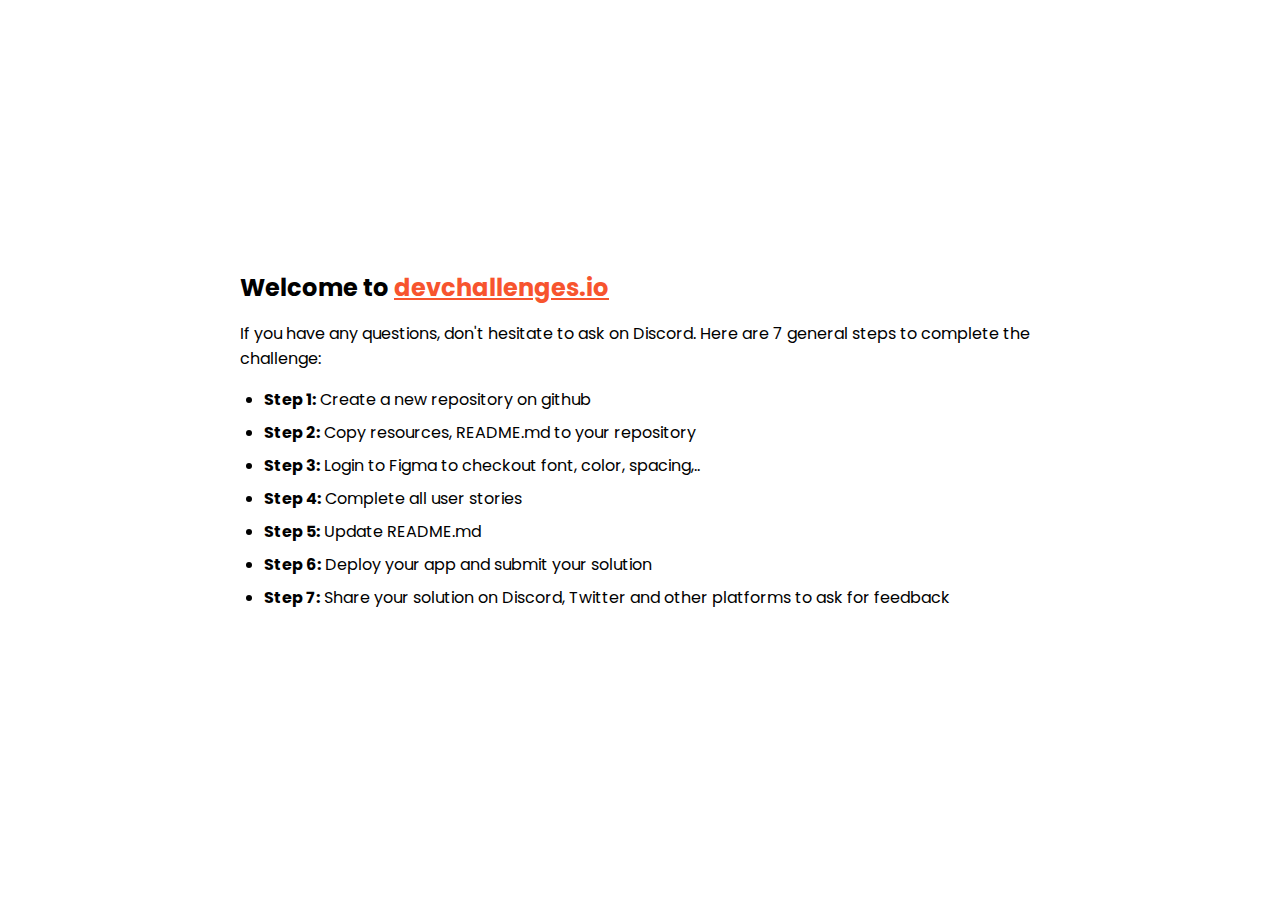
==== checkout-page/index.html @ 1f293de4 "add a new project" ====
<!DOCTYPE html>
<html lang="en">
  <head>
    <meta charset="utf-8" />
    <meta
      name="viewport"
      content="width=device-width, initial-scale=1,
  maximum-scale=5"
    />

    <link rel="icon" href="devchallenges.png" />

    <link
      rel="shortcut icon"
      type="image/x-icon"
      href="https://devchallenges.io/"
    />

    <link
      href="https://fonts.googleapis.com/css2?family=Poppins:wght@400;500&display=swap"
      rel="stylesheet"
    />

    <title>Devchallenges</title>

    <style>
      body {
        font-family: "Poppins", sans-serif;
      }

      ul {
        padding-left: 24px;
      }

      li {
        margin-bottom: 8px;
      }

      .welcome {
        max-width: 800px;
        margin: 0 auto;
      }

      .welcome-text {
        margin-top: 30vh;
        font-weight: 500;
      }

      .welcome-text p {
        font-size: 1rem;
        font-weight: 400;
      }

      .welcome-text h1 {
        font-size: 1.5rem;
      }

      .welcome-text a {
        color: #f7542e;
      }
    </style>
  </head>
  <body>
    <div class="welcome">
      <div class="welcome-text">
        <h1>
          Welcome to
          <a href="https://devchallenges.io/" target="_blank"
            >devchallenges.io</a
          >
        </h1>

        <p>
          If you have any questions, don't hesitate to ask on Discord. Here are
          7 general steps to complete the challenge:
        </p>
      </div>

      <ul>
        <li><b>Step 1:</b> Create a new repository on github</li>
        <li><b>Step 2:</b> Copy resources, README.md to your repository</li>
        <li>
          <b>Step 3:</b> Login to Figma to checkout font, color, spacing,..
        </li>
        <li><b>Step 4:</b> Complete all user stories</li>
        <li><b>Step 5:</b> Update README.md</li>
        <li><b>Step 6:</b> Deploy your app and submit your solution</li>
        <li>
          <b>Step 7:</b> Share your solution on Discord, Twitter and other
          platforms to ask for feedback
        </li>
      </ul>
    </div>
  </body>
</html>
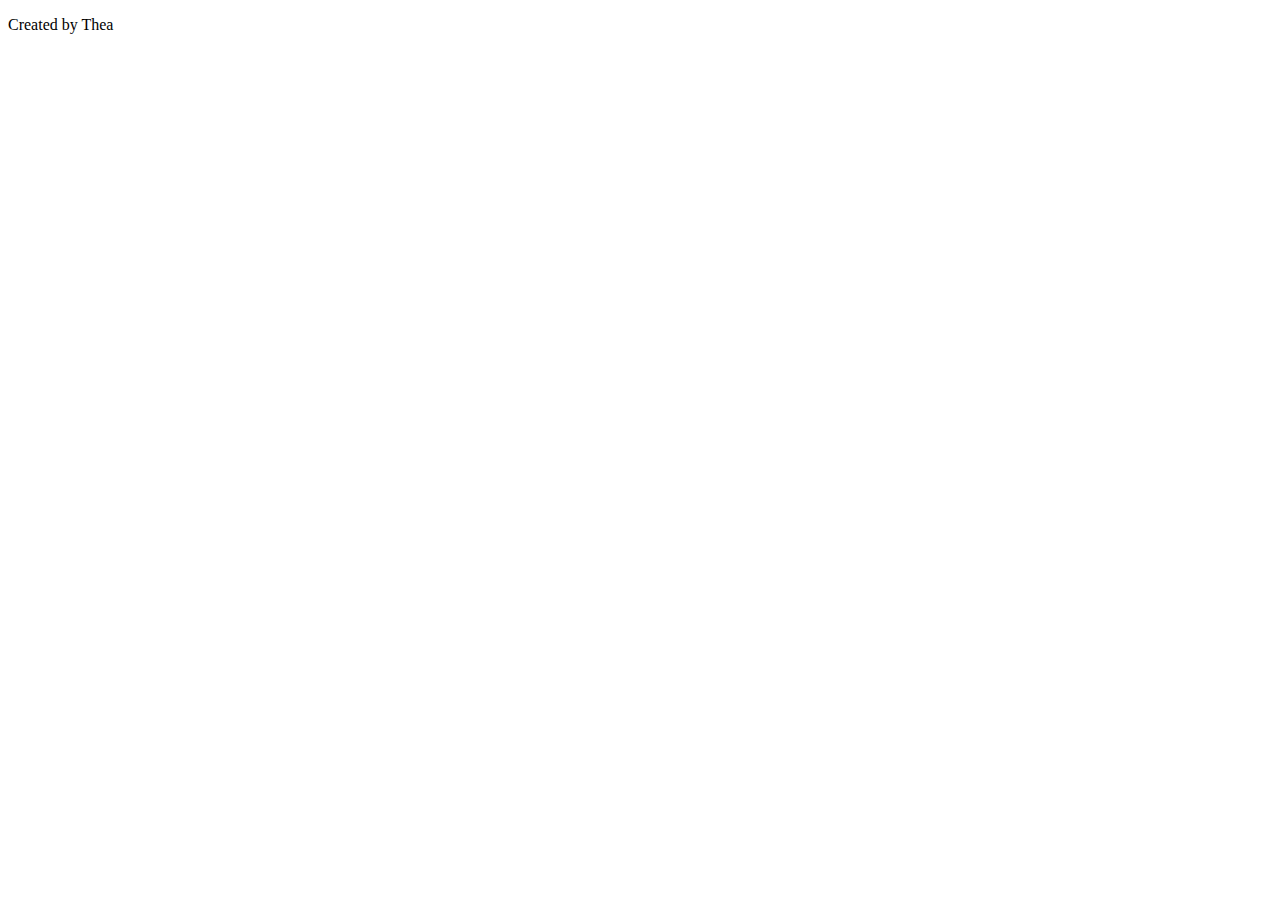
==== commit 30a9c78c: "update" ====
--- a/checkout-page/index.html
+++ b/checkout-page/index.html
@@ -2,94 +2,71 @@
 <html lang="en">
   <head>
     <meta charset="utf-8" />
-    <meta
-      name="viewport"
-      content="width=device-width, initial-scale=1,
-  maximum-scale=5"
-    />
-
+    <meta name="viewport" content="width=device-width, initial-scale=1, maximum-scale=5"/>
     <link rel="icon" href="devchallenges.png" />
-
-    <link
-      rel="shortcut icon"
-      type="image/x-icon"
-      href="https://devchallenges.io/"
-    />
-
-    <link
-      href="https://fonts.googleapis.com/css2?family=Poppins:wght@400;500&display=swap"
-      rel="stylesheet"
-    />
-
-    <title>Devchallenges</title>
-
-    <style>
-      body {
-        font-family: "Poppins", sans-serif;
-      }
-
-      ul {
-        padding-left: 24px;
-      }
-
-      li {
-        margin-bottom: 8px;
-      }
-
-      .welcome {
-        max-width: 800px;
-        margin: 0 auto;
-      }
-
-      .welcome-text {
-        margin-top: 30vh;
-        font-weight: 500;
-      }
-
-      .welcome-text p {
-        font-size: 1rem;
-        font-weight: 400;
-      }
-
-      .welcome-text h1 {
-        font-size: 1.5rem;
-      }
-
-      .welcome-text a {
-        color: #f7542e;
-      }
-    </style>
+    <link href="https://fonts.googleapis.com/css2?family=Poppins:wght@400;500&display=swap"
+      rel="stylesheet"/>
+    <title>Checkout</title>
   </head>
   <body>
-    <div class="welcome">
-      <div class="welcome-text">
-        <h1>
-          Welcome to
-          <a href="https://devchallenges.io/" target="_blank"
-            >devchallenges.io</a
-          >
-        </h1>
+    <main>
+      <div class="container">
+        <div class="checkout_form">
 
-        <p>
-          If you have any questions, don't hesitate to ask on Discord. Here are
-          7 general steps to complete the challenge:
-        </p>
+        </div>
+        <div class="checkout_item">
+
+        </div>
       </div>
-
-      <ul>
-        <li><b>Step 1:</b> Create a new repository on github</li>
-        <li><b>Step 2:</b> Copy resources, README.md to your repository</li>
-        <li>
-          <b>Step 3:</b> Login to Figma to checkout font, color, spacing,..
-        </li>
-        <li><b>Step 4:</b> Complete all user stories</li>
-        <li><b>Step 5:</b> Update README.md</li>
-        <li><b>Step 6:</b> Deploy your app and submit your solution</li>
-        <li>
-          <b>Step 7:</b> Share your solution on Discord, Twitter and other
-          platforms to ask for feedback
-        </li>
-      </ul>
+    </main>
+    <footer>
+      <div class="foote">
+        <p>Created by <span>Thea</span></p>
+      </div>
+    </footer>
+  <!--  <div class="container">
+      <div class="header">
+        <h1>Checkout</h1>
+      </div>
+      <div class="content">
+        <div class="checkout-form">
+          <form action="checkout-page.php" method="post">
+            <div class="form-group">
+              <label for="name">Name</label>
+              <input type="text" class="form-control" id="name" name="name" placeholder="Enter name" required/>
+            </div>
+            <div class="form-group">
+              <label for="email">Email</label>
+              <input type="email" class="form-control" id="email" name="email" placeholder="Enter email" required/>
+            </div>
+            <div class="form-group">
+              <label for="address">Address</label>
+              <input type="text" class="form-control" id="address" name="address" placeholder="Enter address" required/>
+            </div>
+            <div class="form-group">
+              <label for="city">City</label>
+              <input type="text" class="form-control" id="city" name="city" placeholder="Enter city" required/>
+            </div>
+            <div class="form-group">
+              <label for="state">State</label>
+              <input type="text" class="form-control" id="state" name="state" placeholder="Enter state" required/>
+            </div>
+            <div class="form-group">
+              <label for="zip">Zip</label>
+              <input type="text" class="form-control" id="zip" name="zip" placeholder="Enter zip" required/>
+            </div>
+            <div class="form-group">
+              <label for="card-number">Card Number</label>
+              <input type="text" class="form-control" id="card-number" name="card-number" placeholder="Enter card number" required/>
+            </div>
+            <div class="form-group">
+              <label for="card-expiry">Card Expiryng Date</label>
+              <input type="text" class="form-control" id="card-expiry" name="card-expiry" placeholder="Enter card expiry" required/>
+            </div>
+          </form>
+        </div> 
+      </div>     
     </div>
+  -->  
   </body>
 </html>
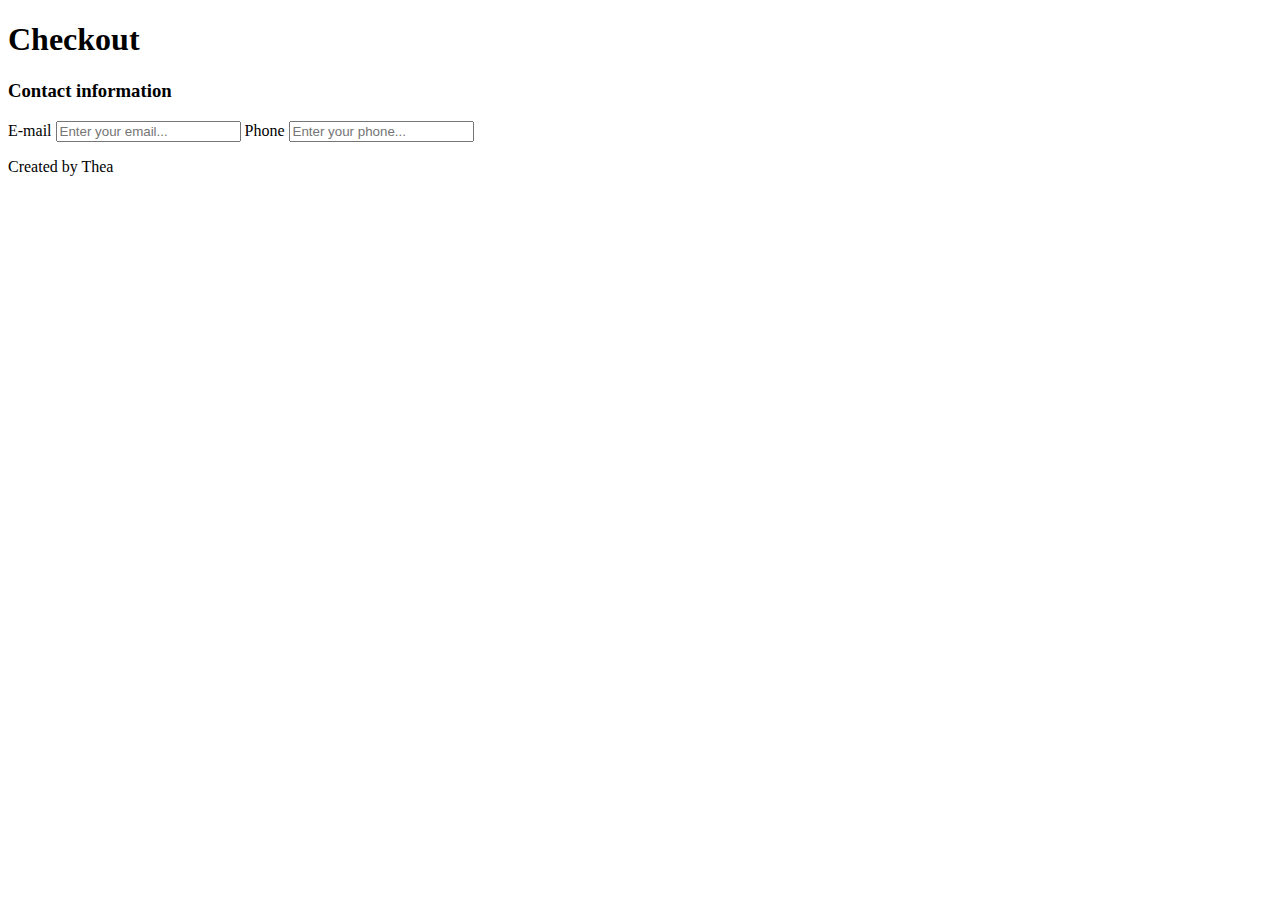
==== commit d442b4eb: "update" ====
--- a/checkout-page/index.html
+++ b/checkout-page/index.html
@@ -11,7 +11,15 @@
   <body>
     <main>
       <div class="container">
+        <h1>Checkout</h1>
         <div class="checkout_form">
+          <h3>Contact information</h3>
+          <form action="" method="post">
+            <label for="email">E-mail</label>
+            <input type="email" name="email" id="email" placeholder="Enter your email..." required>
+            <label for="phone">Phone</label>
+            <input type="text" name="phone" id="phone" placeholder="Enter your phone..." required>
+          </form>
 
         </div>
         <div class="checkout_item">
@@ -24,49 +32,6 @@
         <p>Created by <span>Thea</span></p>
       </div>
     </footer>
-  <!--  <div class="container">
-      <div class="header">
-        <h1>Checkout</h1>
-      </div>
-      <div class="content">
-        <div class="checkout-form">
-          <form action="checkout-page.php" method="post">
-            <div class="form-group">
-              <label for="name">Name</label>
-              <input type="text" class="form-control" id="name" name="name" placeholder="Enter name" required/>
-            </div>
-            <div class="form-group">
-              <label for="email">Email</label>
-              <input type="email" class="form-control" id="email" name="email" placeholder="Enter email" required/>
-            </div>
-            <div class="form-group">
-              <label for="address">Address</label>
-              <input type="text" class="form-control" id="address" name="address" placeholder="Enter address" required/>
-            </div>
-            <div class="form-group">
-              <label for="city">City</label>
-              <input type="text" class="form-control" id="city" name="city" placeholder="Enter city" required/>
-            </div>
-            <div class="form-group">
-              <label for="state">State</label>
-              <input type="text" class="form-control" id="state" name="state" placeholder="Enter state" required/>
-            </div>
-            <div class="form-group">
-              <label for="zip">Zip</label>
-              <input type="text" class="form-control" id="zip" name="zip" placeholder="Enter zip" required/>
-            </div>
-            <div class="form-group">
-              <label for="card-number">Card Number</label>
-              <input type="text" class="form-control" id="card-number" name="card-number" placeholder="Enter card number" required/>
-            </div>
-            <div class="form-group">
-              <label for="card-expiry">Card Expiryng Date</label>
-              <input type="text" class="form-control" id="card-expiry" name="card-expiry" placeholder="Enter card expiry" required/>
-            </div>
-          </form>
-        </div> 
-      </div>     
-    </div>
-  -->  
+  
   </body>
 </html>
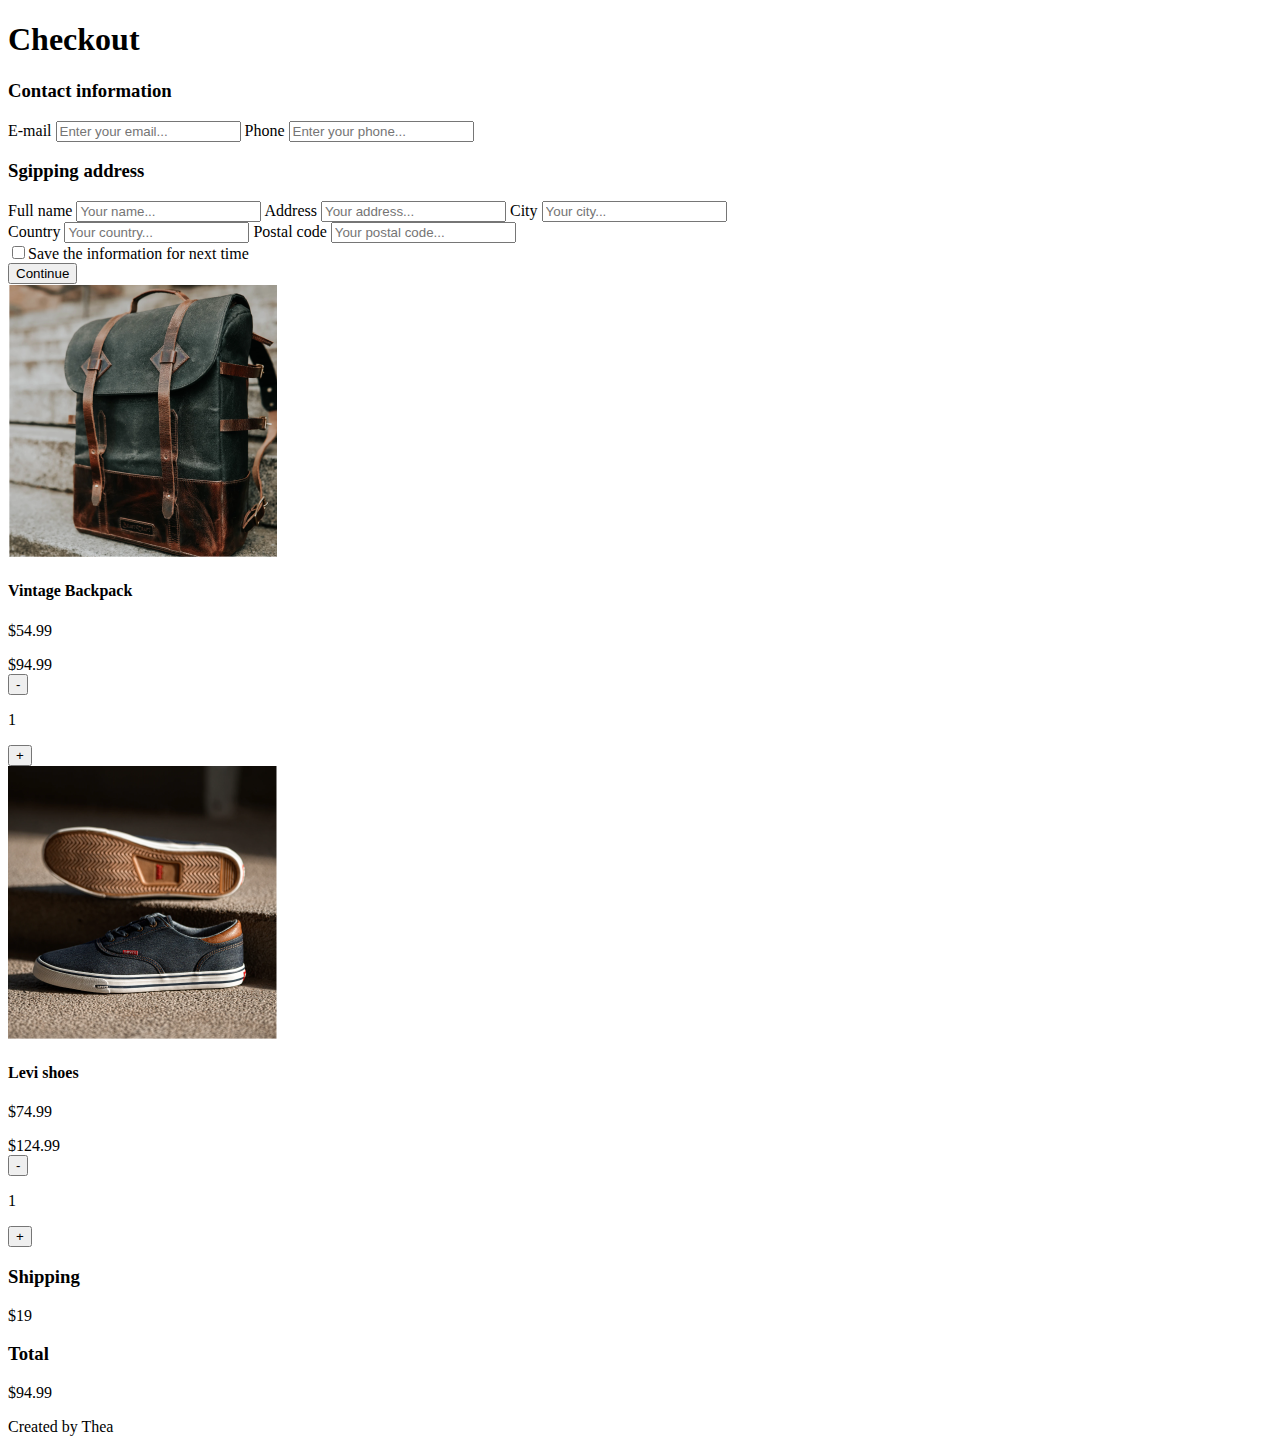
==== commit 2d7143fc: "finish html" ====
--- a/checkout-page/index.html
+++ b/checkout-page/index.html
@@ -14,17 +14,80 @@
         <h1>Checkout</h1>
         <div class="checkout_form">
           <h3>Contact information</h3>
-          <form action="" method="post">
-            <label for="email">E-mail</label>
-            <input type="email" name="email" id="email" placeholder="Enter your email..." required>
-            <label for="phone">Phone</label>
-            <input type="text" name="phone" id="phone" placeholder="Enter your phone..." required>
+          <form action="" method="post" class="form">
+            <div class="checkout_contact">
+              <label for="email">E-mail</label>
+              <input type="email" name="email" id="email" placeholder="Enter your email..." required>
+              <label for="phone">Phone</label>
+              <input type="text" name="phone" id="phone" placeholder="Enter your phone..." required>
+            </div>
+            <div class="checkout_address">
+              <h3>Sgipping address</h3>
+              <label for="text">Full name</label>
+              <input type="text" name="name" id="name" placeholder="Your name..." required>
+              <label for="address">Address</label>
+              <input type="text" name="address" id="address" placeholder="Your address..." required>
+              <label for="city">City</label>
+              <input type="text" name="city" id="city" placeholder="Your city..." required>
+              <div class="checkout__zip">
+                <label for="country">Country</label>
+                <input type="text" name="country" id="country" placeholder="Your country..." required>
+                <label for="zip">Postal code</label>
+                <input type="text" name="code" id="code" placeholder="Your postal code..." required>
+              </div>
+              <label><input type="checkbox" name="save" value="save">Save the information for next time</label>  
+            </div>  
           </form>
+          <button class="btn">Continue</button>
+        </div>
+
+
+        <div class="checkout_item">
+          <div class="chackout_items">
+            <div class="item">
+              <img src="photo1.png" alt="item" class="item_img">
+              <div class="item_info">
+                <h4>Vintage Backpack</h4>
+                <p>$54.99</p>
+                <span>$94.99</span>
+                <!--minus plus checkboxes-->
+                <div class="item_quantity">
+                  <button class="minus">-</button>
+                  <p>1</p>
+                  <button class="plus">+</button>
+                </div>
+              </div>
+            </div>
+          </div>
+
+          <div class="item">
+            <img src="photo2.png" alt="item" class="item_img">
+            <div class="item_info">
+              <h4>Levi shoes</h4>
+              <p>$74.99</p>
+              <span>$124.99</span>
+              <!--minus plus checkboxes-->
+              <div class="item_quantity">
+                <button class="minus">-</button>
+                <p>1</p>
+                <button class="plus">+</button>
+              </div>
+            </div>
+          </div>
+
+          <div class="items_total">
+            <div class="item_shipping">
+              <h3>Shipping</h3>
+              <p>$19</p>
+            </div>
+            <div class="item_total">
+              <h3>Total</h3>
+              <p>$94.99</p>
+            </div>
+          </div>
 
         </div>
-        <div class="checkout_item">
 
-        </div>
       </div>
     </main>
     <footer>
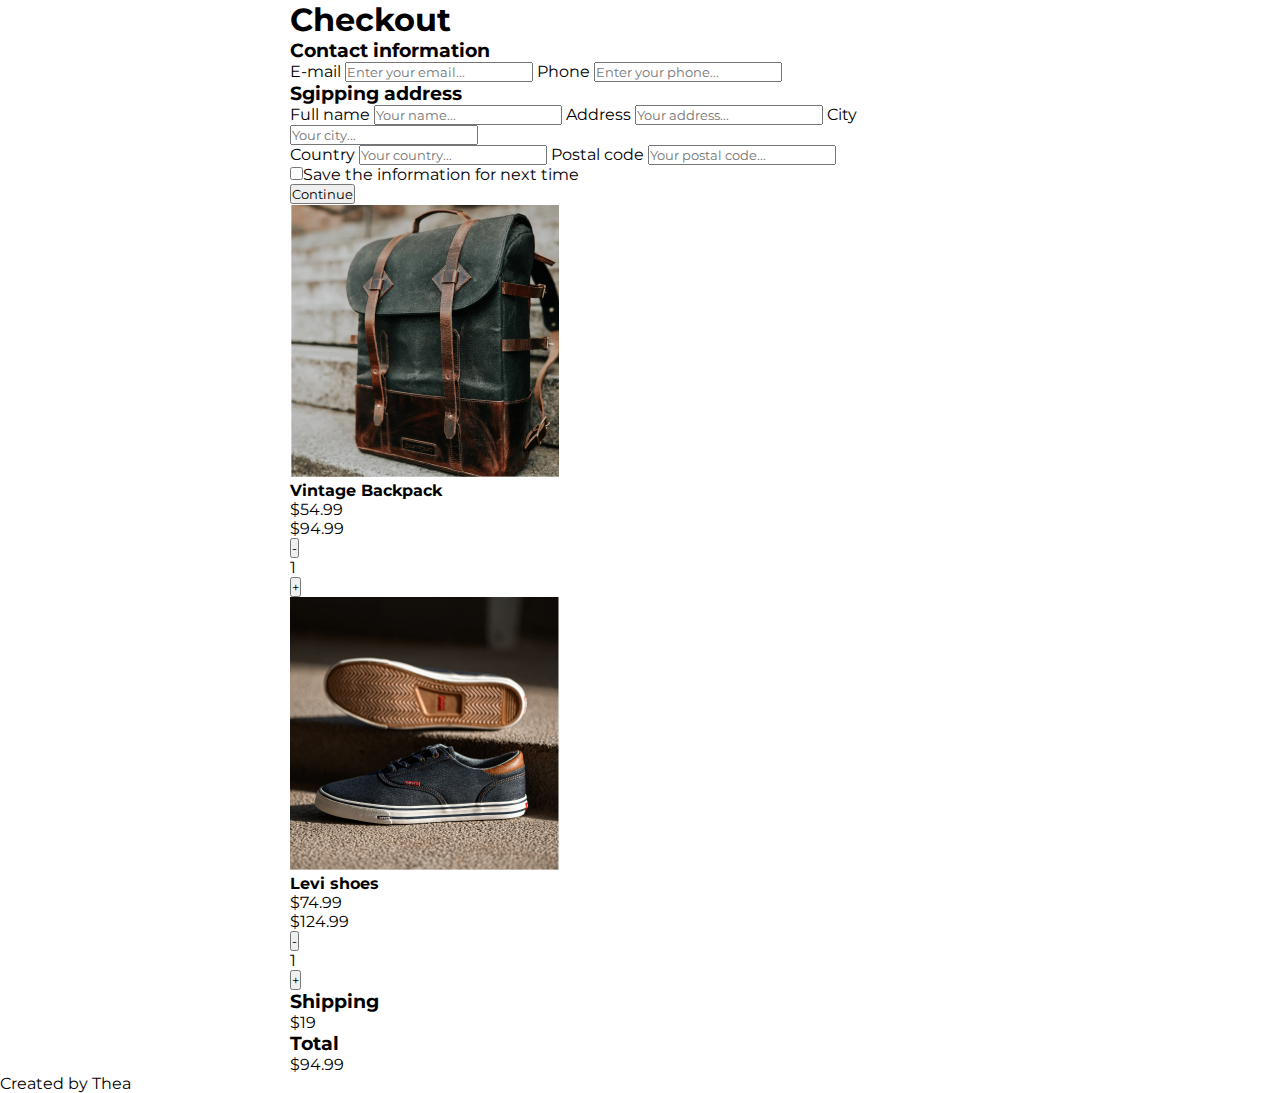
==== commit 629e7582: "update fonts" ====
--- a/checkout-page/index.html
+++ b/checkout-page/index.html
@@ -4,13 +4,11 @@
     <meta charset="utf-8" />
     <meta name="viewport" content="width=device-width, initial-scale=1, maximum-scale=5"/>
     <link rel="icon" href="devchallenges.png" />
-    <link href="https://fonts.googleapis.com/css2?family=Poppins:wght@400;500&display=swap"
-      rel="stylesheet"/>
     <title>Checkout</title>
+    <link rel="stylesheet" href="style.css" />
   </head>
   <body>
-    <main>
-      <div class="container">
+    <main class="container">
         <h1>Checkout</h1>
         <div class="checkout_form">
           <h3>Contact information</h3>
@@ -87,11 +85,9 @@
           </div>
 
         </div>
-
-      </div>
     </main>
     <footer>
-      <div class="foote">
+      <div class="footer">
         <p>Created by <span>Thea</span></p>
       </div>
     </footer>
--- a/checkout-page/style.css
+++ b/checkout-page/style.css
@@ -0,0 +1,20 @@
+@import url('https://fonts.googleapis.com/css2?family=Montserrat:wght@400;700&display=swap');
+
+*{
+    box-sizing: border-box;
+    margin: 0;
+    padding: 0;
+    font-family: 'Montserrat', sans-serif;
+}
+
+body{
+    height: auto;
+    width: 100%;
+    background-color: #fff;
+}
+
+.container{
+    width: 700px;
+    height: auto;
+    margin: 0 auto;
+}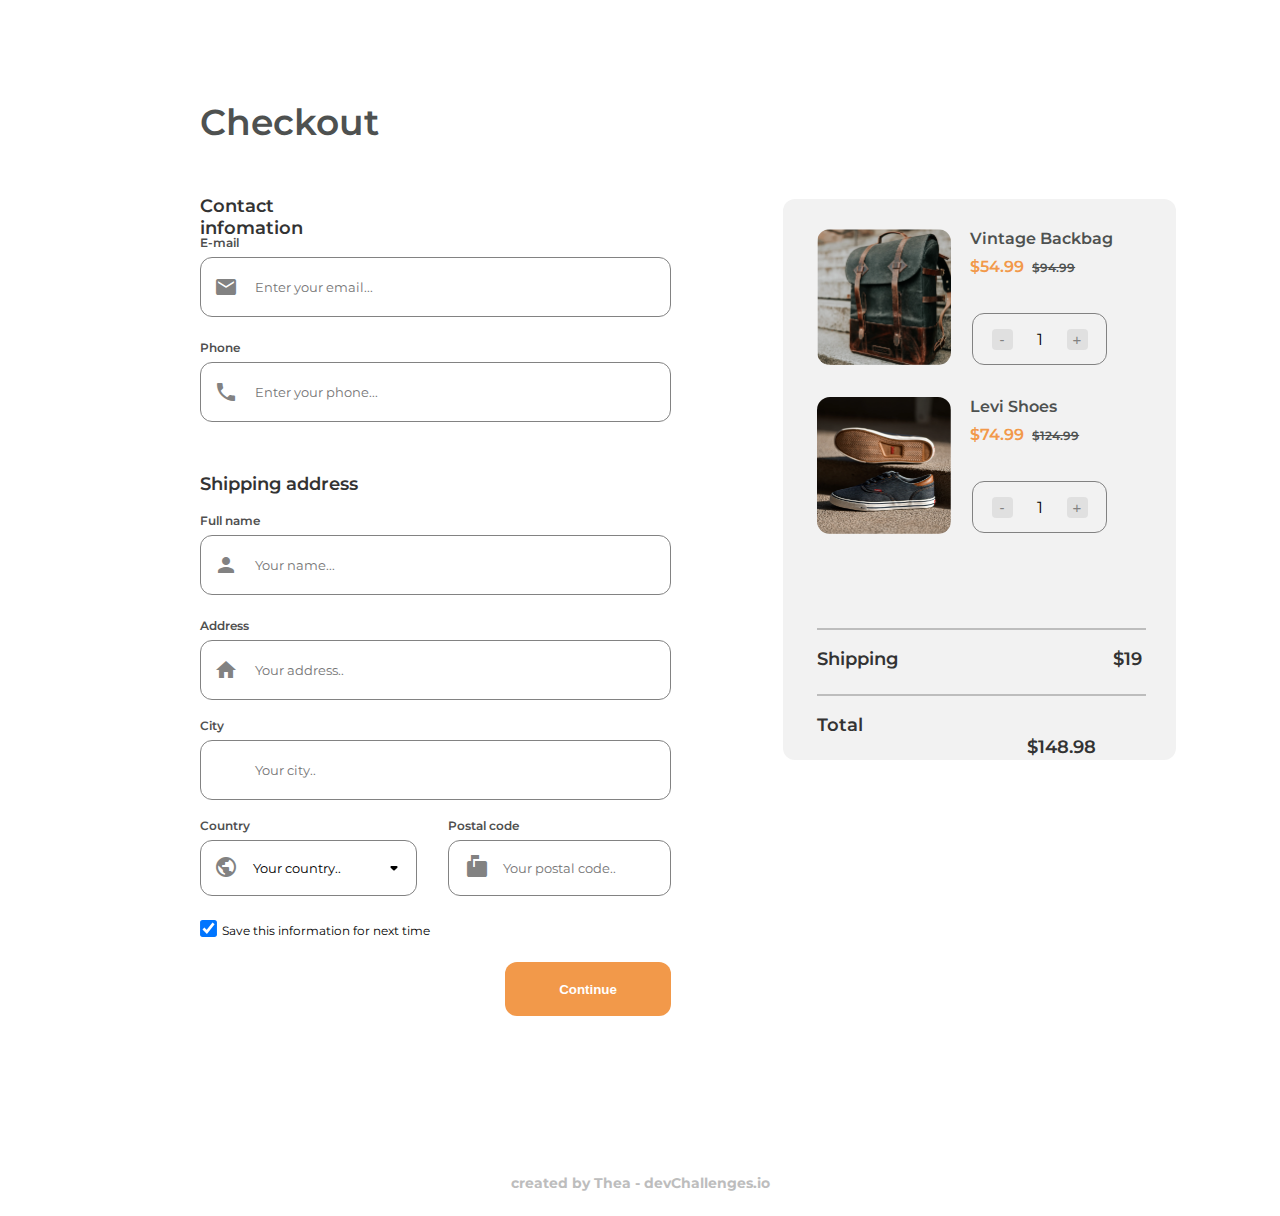
==== commit 2dac12ff: "add checkout page" ====
--- a/checkout-page/index.html
+++ b/checkout-page/index.html
@@ -1,96 +1,184 @@
 <!DOCTYPE html>
 <html lang="en">
-  <head>
-    <meta charset="utf-8" />
-    <meta name="viewport" content="width=device-width, initial-scale=1, maximum-scale=5"/>
-    <link rel="icon" href="devchallenges.png" />
-    <title>Checkout</title>
-    <link rel="stylesheet" href="style.css" />
-  </head>
-  <body>
-    <main class="container">
-        <h1>Checkout</h1>
-        <div class="checkout_form">
-          <h3>Contact information</h3>
-          <form action="" method="post" class="form">
-            <div class="checkout_contact">
-              <label for="email">E-mail</label>
-              <input type="email" name="email" id="email" placeholder="Enter your email..." required>
-              <label for="phone">Phone</label>
-              <input type="text" name="phone" id="phone" placeholder="Enter your phone..." required>
-            </div>
-            <div class="checkout_address">
-              <h3>Sgipping address</h3>
-              <label for="text">Full name</label>
-              <input type="text" name="name" id="name" placeholder="Your name..." required>
-              <label for="address">Address</label>
-              <input type="text" name="address" id="address" placeholder="Your address..." required>
-              <label for="city">City</label>
-              <input type="text" name="city" id="city" placeholder="Your city..." required>
-              <div class="checkout__zip">
-                <label for="country">Country</label>
-                <input type="text" name="country" id="country" placeholder="Your country..." required>
-                <label for="zip">Postal code</label>
-                <input type="text" name="code" id="code" placeholder="Your postal code..." required>
-              </div>
-              <label><input type="checkbox" name="save" value="save">Save the information for next time</label>  
-            </div>  
-          </form>
-          <button class="btn">Continue</button>
+
+<head>
+  <meta charset="UTF-8">
+  <meta http-equiv="X-UA-Compatible" content="IE=edge">
+  <meta name="viewport" content="width=device-width, initial-scale=1.0">
+  <link rel="stylesheet" href="stylesheet.css">
+  <meta name="theme-color" content="#F0BC5E" />
+  <meta http-equiv='cache-control' content='no-cache'>
+  <meta http-equiv='expires' content='0'>
+  <meta http-equiv='pragma' content='no-cache'>
+  <link rel="preconnect" href="https://fonts.gstatic.com">
+  <link href="https://fonts.googleapis.com/css2?family=Montserrat&display=swap" rel="stylesheet">
+  <link href="https://fonts.googleapis.com/icon?family=Material+Icons" rel="stylesheet">
+  <link rel="shortcut icon" href="assets/favicon.png" />
+  <link rel="stylesheet" href="style.css">
+  <title>Checkout Page</title>
+</head>
+
+<body>
+
+  <div id="header">
+    <span id="body-title">Checkout</span>
+  </div>
+
+  <div id="main">
+    <div id="rows">
+      <div class="cols" id="col1">
+
+        <form id="form-name" onsubmit="JavaScript:alertZero()">
+          <div id="contact" class="heads">
+            <span>Contact infomation</span>
+          </div>
+
+          <div id="email-label">
+            <label for="email" class="label-heads">E-mail</label>
+            <br>
+            <i class="material-icons mail">
+              mail
+            </i>
+            <input type="email" id="email" name="Email: " placeholder="Enter your email..." class="contain" required>
+          </div>
+
+          <div id="call-label">
+            <label for="tel" class="label-heads">Phone</label>
+            <br>
+            <i class="material-icons call">
+              call
+            </i>
+            <input type="tel" id="tel" name="Phone: " pattern="[+][0-9]{2}[0-9]{10}" placeholder="Enter your phone..."
+              class="contain" required>
+          </div>
+
+          <div id="address" class="heads">
+            <span>Shipping address</span>
+          </div>
+
+          <div id="name-label">
+            <label for="name" class="label-heads">Full name</label>
+            <br>
+            <i class="material-icons person">
+              person
+            </i>
+            <input type="name" id="name" placeholder="Your name..." class="contain" name="Name: " required>
+          </div>
+
+          <div id="add-label">
+            <label for="add" class="label-heads">Address</label>
+            <br>
+            <i class="material-icons home">
+              home
+            </i>
+            <input type="text" id="add" placeholder="Your address.." class="contain" name="Address: " required>
+          </div>
+
+          <div id="city-label">
+            <label for="city" class="label-heads">City</label>
+            <br>
+            <i class="material-icons apartment">
+              apartment
+            </i>
+            <input type="text" id="city" placeholder="Your city.." class="contain" name="City: " required>
+          </div>
+
+          <div id="country-label">
+            <label for="country" class="label-heads">Country</label>
+            <br>
+            <i class="material-icons public">
+              public
+            </i>
+            <select id="dropdown" class="contain" placeholder="Your country.." required name="Country: ">
+              <option disabled selected value>Your country..</option>
+              <option value="india">India</option>
+              <option value="usa">United States of America</option>
+              <option value="australia">Australia</option>
+            </select>
+          </div>
+
+          <div id="zip-label">
+            <label for="zip-input" class="label-heads">Postal code</label>
+            <br>
+            <i class="material-icons markunread_mailbox">
+              markunread_mailbox
+            </i>
+            <input type="text" pattern="[0-9]*" maxlength="6" required name="PIN Code: "
+              placeholder="Your postal code.." id="zip-input" class="contain">
+          </div>
+
+          <div id="check-label">
+            <label>
+              <input name="preferance" value="save" type="checkbox" class="input-check i" checked />
+              <span id="save-text">
+                Save this information for next time
+              </span>
+            </label>
+          </div>
+
+          <div id="submit-label">
+            <input name="preferance" value="Continue" type="submit" id="subbtn" />
+          </div>
+        </form>
+      </div>
+
+      <div class="cols" id="col2">
+
+        <div class="item-row" id="itm-row1">
+          <img class="pic" alt="img-1" src="assets/photo1.png">
+          <h4 class="item1 item-label">Vintage Backbag</h4>
+          <p class="item1">
+            <span class="spl">$54.99</span>&nbsp;&nbsp;<strike>$94.99</strike>
+          </p>
+          <p class="qty">
+            <input name="preferance" value="-" type="submit" class="btn-no minus" />
+            <span class="qty-no" id="qty1">1</span>
+            <input name="preferance" value="+" type="submit" class="btn-no plus" />
+          </p>
         </div>
 
+        <div class="item-row" id="itm-row2">
+          <img class="pic" alt="img-2" src="assets/photo2.png">
+          <h4 class="item2 item-label">Levi Shoes</h4>
+          <p class="item2">
+            <span class="spl">$74.99</span>&nbsp;&nbsp;<strike>$124.99</strike>
+          </p>
+          <p class="qty">
+            <input name="preferance" value="-" type="submit" class="btn-no minus" />
+            <span class="qty-no" id="qty2">1</span>
+            <input name="preferance" value="+" type="submit" class="btn-no plus" />            
+          </p>
+        </div>
 
-        <div class="checkout_item">
-          <div class="chackout_items">
-            <div class="item">
-              <img src="photo1.png" alt="item" class="item_img">
-              <div class="item_info">
-                <h4>Vintage Backpack</h4>
-                <p>$54.99</p>
-                <span>$94.99</span>
-                <!--minus plus checkboxes-->
-                <div class="item_quantity">
-                  <button class="minus">-</button>
-                  <p>1</p>
-                  <button class="plus">+</button>
-                </div>
-              </div>
-            </div>
-          </div>
+        <hr class="details horizontal" id="hr1">
 
-          <div class="item">
-            <img src="photo2.png" alt="item" class="item_img">
-            <div class="item_info">
-              <h4>Levi shoes</h4>
-              <p>$74.99</p>
-              <span>$124.99</span>
-              <!--minus plus checkboxes-->
-              <div class="item_quantity">
-                <button class="minus">-</button>
-                <p>1</p>
-                <button class="plus">+</button>
-              </div>
-            </div>
-          </div>
+        <div class="details">
+          <p class="detail-title">Shipping
+            <span class="total-price" id="sp">$19</span>
+          </p>
+        </div>
 
-          <div class="items_total">
-            <div class="item_shipping">
-              <h3>Shipping</h3>
-              <p>$19</p>
-            </div>
-            <div class="item_total">
-              <h3>Total</h3>
-              <p>$94.99</p>
-            </div>
-          </div>
+        <hr class="details horizontal" id="hr2">
 
+        <div class="details">
+          <p class="detail-title">
+            Total
+            <span class="total-price" id="tp">$148.98</span>
+          </p>
         </div>
-    </main>
-    <footer>
-      <div class="footer">
-        <p>Created by <span>Thea</span></p>
       </div>
-    </footer>
-  
-  </body>
+
+    </div>
+
+  </div>
+
+  <div id="footer">
+    created by <a href="#" target="_blank">Thea</a>
+    -
+    devChallenges.io
+  </div>
+
+  <script src="main.js" type="text/javascript"></script>
+
+</body>
 </html>
--- a/checkout-page/style.css
+++ b/checkout-page/style.css
@@ -1,20 +1,959 @@
-@import url('https://fonts.googleapis.com/css2?family=Montserrat:wght@400;700&display=swap');
-
-*{
-    box-sizing: border-box;
-    margin: 0;
-    padding: 0;
-    font-family: 'Montserrat', sans-serif;
-}
-
-body{
-    height: auto;
-    width: 100%;
-    background-color: #fff;
-}
-
-.container{
-    width: 700px;
-    height: auto;
-    margin: 0 auto;
+body {
+	font-family: "Montserrat", sans-serif;
+	margin: 0;
+	position: relative;
+	display: flexbox;
+	font-style: normal;
+}
+
+#header {
+	width: 180px;
+	font-weight: 600;
+	margin: 100px 0 0 200px;
+	height: 44px;
+	font-size: 36px;
+	line-height: 44px;
+	color: #4e5150;
+}
+
+#rows {
+	display: flex;
+}
+
+.cols {
+	flex: 50%;
+	margin-left: 200px;
+}
+
+.heads {
+	width: 180px;
+	font-weight: 600;
+	height: 22px;
+	font-size: 18px;
+	line-height: 22px;
+	margin: 51px 0 0 0;
+	color: #333333;
+}
+
+.label-heads {
+	width: 40px;
+	height: 15px;
+	font-weight: 600;
+	font-size: 12px;
+	line-height: 15px;
+	color: #4f4f4f;
+}
+
+#email-label,
+#name-label,
+#city-label,
+#country-label {
+	margin-top : 15px;
+}
+
+#call-label,
+#add-label {
+	margin-top: 20px;
+}
+
+#zip-label {
+	margin: -81px 0 0 248px;
+}
+
+#check-label {
+	margin: 23px 0 0 -8px;
+}
+
+#submit-label {
+	margin: 23px 0 159px 305px;
+}
+
+#subbtn {
+	width: 166px;
+	height: 54px;
+	background-color: #f2994a;
+	font-weight: 600;
+	border-radius: 12px;
+	border-style: none;
+	color: #ffffff;
+	cursor: pointer;
+}
+
+#subbtn:hover {
+	background-color: rgb(107, 240, 102);
+	color: black;
+	font-weight: 600;
+}
+
+.material-icons {
+	position: absolute;
+	left: 214px;
+	color: #828282;
+}
+
+.mail {
+	top: 175px;
+}
+
+.call {
+	top: 280px;
+}
+
+.person {
+	top: 453px;
+}
+
+.home {
+	top: 558px;
+}
+
+.apartment {
+	top: 658px;
+}
+
+.public {
+	top: 755px;
+}
+
+.markunread_mailbox {
+	top: 755px;
+	left: 465px;
+}
+
+.contain {
+	font-family: "Montserrat", sans-serif;
+	margin-top: 6px;
+	border: 1px solid #828282;
+	border-radius: 12px;
+	width: 465px;
+	height: 56px;
+	text-indent: 52px;
+}
+
+#zip-input {
+	width: 217px;
+	height: 52px;
+}
+
+#dropdown {
+	width: 217px;
+	height: 56px;
+	-webkit-appearance: none;
+	-moz-appearance: none;
+	appearance: none;
+	background: url("assets/arrow_drop_down_black_24dp.svg") white no-repeat 98.5% !important;
+	background: url("assets/arrow_drop_down_black_24dp.svg") white no-repeat
+		calc(100% - 10px) !important;
+}
+
+input[type ="checkbox"] {
+	transform: scale(1.3);
+	margin-left: 10px;
+}
+
+#save-text {
+  	vertical-align: baseline;
+	font-size: 12px;
+	line-height: 15px;
+}
+
+#col2 {
+	height: 491px;
+	margin: 55px 200px 0 112px;
+	background-color: #f2f2f2;
+	border-radius: 12px;
+	padding: 30px 0px 40px 34px;
+}
+
+.item-row {
+	text-align: left;
+	line-height: 2;
+	clear: left;
+}
+
+.pic {
+	border-radius: 13px;
+	width: 134.21px;
+	height: 136.27px;
+	float: left;
+	margin-right: 19px;
+	margin-bottom: 32px;
+}
+
+.item1,
+.item2 {
+	margin: 0;
+	text-align: left;
+}
+
+.item-label {
+	height: 22.21px;
+	font-weight: 600;
+	font-size: 16px;
+	line-height: 20px;
+	color: #4e5150;
+	margin: 0;
+}
+
+.spl {
+	width: 82.77px;
+	height: 29.27px;
+	font-weight: 600;
+	font-size: 16px;
+	line-height: 20px;
+	color: #f2994a;
+}
+
+strike {
+	width: 49.46px;
+	height: 17.16px;
+	font-weight: 600;
+	font-size: 12px;
+	line-height: 15px;
+	color: #4e5150;
+}
+
+.qty {
+	margin: 30px 63px 0 155px;
+	padding: 10px 10px 14px;
+	border: 1px solid #828282;
+	box-sizing: border-box;
+	border-radius: 12px;
+	width: 135px;
+	height: 52px;
+	text-align: center;
+}
+
+.qty-no {
+	margin: 0 20px 0;
+}
+
+.btn-no {
+	border-style: none;
+	background: #e0e0e0;
+	border-radius: 4px;
+	width: 21px;
+	height: 21px;
+	color: #828282;
+	font-size: 15px;
+	cursor: pointer;
+}
+
+#hr1 {
+	margin-top: 95px;
+}
+
+.horizontal {
+	width: 327.06px;
+	height: 0;
+	border: 1px solid #bdbdbd;
+}
+
+.details {
+	clear: left;
+	margin-right: 30px;
+}
+
+.detail-title {
+	height: 28px;
+	font-weight: 600;
+	font-size: 18px;
+	line-height: 22px;
+	color: #333333;
+}
+
+#sp, #tp {
+  text-align: right;
+  margin-left: 210px;
+}
+
+#footer {
+	font-family: Montserrat, sans-serif;
+	font-weight: bold;
+	font-size: 14px;
+	line-height: 17px;
+	vertical-align: top;
+	text-align: center;
+	align-items: center;
+	margin-bottom: 24px;
+	color: #bdbdbd;
+}
+
+a {
+	text-decoration: none;
+	color: #bdbdbd;
+}
+
+a:hover {
+	color: #18a0fb;
+}
+
+@media only screen and (max-width: 1250px) {
+	body {
+		transform: scale(1);
+	}
+	
+	#col1, #header {
+		margin-left: 100px;
+	}
+	
+	.material-icons {
+		left: 120px;
+	}
+	
+	.markunread_mailbox {
+		left: 365px;
+	}
+}
+
+@media only screen and (max-width: 1200px) {
+	body {
+		transform: scale(0.95);
+	}
+	
+	#col1, #header {
+		margin-left: 50px;
+	}
+	
+	#header {
+		margin-top: 50px;
+	}
+	
+	.material-icons {
+		left: 65px;
+	}
+	
+	.markunread_mailbox {
+		left: 315px;
+	}
+}
+
+@media only screen and (max-width: 1100px) {
+	body {
+		transform: scale(0.9);
+	}
+	
+	#col1, #header {
+		margin-left: 10px;
+	}
+	
+	#header {
+		margin-top: 10px;
+	}
+	
+	.material-icons {
+		left: 25px;
+	}
+	
+	.markunread_mailbox {
+		left: 275px;
+	}
+}
+
+@media only screen and (max-width: 1000px) {
+	body {
+		transform: scale(0.85);
+	}
+	
+	#col1, #header {
+		margin-left: -40px;
+	}
+	
+	#header {
+		margin-top: 10px;
+	}
+	
+	.material-icons {
+		left: -25px;
+	}
+	
+	.markunread_mailbox {
+		left: 225px;
+	}
+	
+	#col2 {
+		text-align: center;
+		margin-right:30px;
+	}
+	
+	.horizontal {
+		width: 325px;
+		margin-right: 20;
+	}
+	
+	#footer {
+		margin-bottom: -50px;
+	}
+}
+
+@media only screen and (max-width: 900px) {
+	body {
+		transform: scale(0.75);
+	}
+	
+	#col1, #header {
+		margin-left: -75px;
+	}
+
+	.material-icons {
+		left: -60px;
+	}
+	
+	.markunread_mailbox {
+		left: 190px;
+	}
+	
+	#col2 {
+		margin-right: 10px;
+	}
+	
+	#header {
+		margin-top: -50px;
+	}
+	
+	#footer {
+		margin-bottom: -100px;
+	}
+}
+
+@media only screen and (max-width: 820px) {
+	body {
+		transform: scale(1);
+	}
+	
+	#rows {
+		display: flex;
+		flex-wrap: wrap-reverse;
+	}
+	
+	.cols {
+		flex: 100%;
+		align-items: center;
+	}
+	
+	#col1, #header {
+		margin-left: 75px;
+	}
+	
+	#header {
+		margin-top: 50px;
+	}
+	
+	.contain {
+		width: 565px;
+	}
+	
+	.material-icons {
+		left: 90px;
+	}
+	
+	#col2 {
+		text-align: center;
+		margin: 50px 80px 0;
+	}
+	
+	.mail {
+		top: 790px;
+	}
+
+	.call {
+		top: 895px;
+	}
+
+	.person {
+		top: 1070px;
+	}
+
+	.home {
+		top: 1175px;
+	}
+
+	.apartment {
+		top: 1272px;
+	}
+
+	.public {
+		top: 1372px;
+	}
+
+	.markunread_mailbox {
+		top: 1372px;
+		left: 380px;
+	}
+	
+	#dropdown {
+		width: 275px;
+	}
+	
+	#zip-input {
+		width: 275px;
+	}
+	
+	#zip-label {
+		margin: -81px 0 0 290px;
+	}
+	
+	#submit-label {
+	  margin: 23px 0 95px 400px;
+	}
+	
+	.horizontal {
+		width: 91%;
+		margin: 0;
+	}
+	
+	#footer {
+		margin-bottom: 20px;
+	}
+}
+
+@media only screen and (max-width: 700px) {
+	#rows {
+		display: flex;
+		flex-wrap: wrap-reverse;
+	}
+	
+	.cols {
+		flex: 100%;
+	}
+	
+	#col1, #header {
+		margin-left: 12px;
+	}
+	
+	.material-icons {
+		left: 30px;
+	}
+	
+	.mail {
+		top: 800px;
+	}
+
+	.call {
+		top: 905px;
+	}
+
+	.person {
+		top: 1080px;
+	}
+
+	.home {
+		top: 1185px;
+	}
+
+	.apartment {
+		top: 1282px;
+	}
+
+	.public {
+		top: 1382px;
+	}
+
+	.markunread_mailbox {
+		top: 1382px;
+		left: 320px;
+	}
+	
+	#col2 {
+		text-align: center;
+		margin: 55px 60px 0 50px;
+		padding: 40px;
+	}
+	
+	.horizontal {
+		width: 91%;
+		margin: 0;
+	}
+	
+	.pic {
+		margin-right: 50px;
+	}
+	
+	.qty {
+		margin: 30px 0 0 185px;
+	}
+
+}
+
+@media only screen and (max-width: 600px) {
+	#rows {
+		display: flex;
+		flex-wrap: wrap-reverse;
+	}
+	
+	.cols {
+		flex: 100%;
+	}
+	
+	#header {
+		margin-top: 32px;
+	}
+	
+	#col1, #header {
+		margin-left: 25px;
+	}
+	
+	.contain {
+		width: 500px;
+	}
+	
+	.material-icons {
+		left: 40px;
+	}
+	
+	.mail {
+		top: 800px;
+	}
+
+	.call {
+		top: 905px;
+	}
+
+	.person {
+		top: 1080px;
+	}
+
+	.home {
+		top: 1185px;
+	}
+
+	.apartment {
+		top: 1282px;
+	}
+
+	.public {
+		top: 1382px;
+	}
+
+	.markunread_mailbox {
+		top: 1382px;
+		left: 330px;
+	}
+	
+	#dropdown {
+		width: 223px;
+	}
+	
+	#zip-input {
+		width: 213px;
+	}
+	
+	#zip-label {
+		margin: -81px 0 0 287px;
+	}
+	
+	#submit-label {
+	  margin: 23px 0 95px 340px;
+	}
+	
+	#col2 {
+		text-align: center;
+		margin: 55px 50px 0;
+		padding: 40px 35px;
+	}
+	
+	.horizontal {
+		width: 91%;
+		margin: 0;
+	}
+}
+
+@media only screen and (max-width: 550px) {
+	#rows {
+		display: flex;
+		flex-wrap: wrap-reverse;
+	}
+	
+	.cols {
+		flex: 100%;
+	}
+	
+	#header {
+		margin-top: 32px;
+	}
+	
+	#col1, #header {
+		margin-left: 20px;
+	}
+	
+	.contain {
+		width: 450px;
+	}
+	
+	.material-icons {
+		left: 35px;
+	}
+	
+	.mail {
+		top: 790px;
+	}
+
+	.call {
+		top: 895px;
+	}
+
+	.person {
+		top: 1070px;
+	}
+
+	.home {
+		top: 1175px;
+	}
+
+	.apartment {
+		top: 1275px;
+	}
+
+	.public {
+		top: 1370px;
+	}
+
+	.markunread_mailbox {
+		top: 1370px;
+		left: 280px;
+	}
+	
+	#dropdown {
+		width: 210px;
+	}
+	
+	#zip-input {
+		width: 210px;
+	}
+	
+	#zip-label {
+		margin: -81px 0 0 242px;
+	}
+	
+	#submit-label {
+	  margin: 23px 0 95px 290px;
+	}
+	
+	#col2 {
+		text-align: center;
+		margin: 55px 20px 0;
+		padding: 30px 0px 40px 30px;
+	}
+	
+	.horizontal {
+		width: 91%;
+		margin: 0;
+	}
+}
+
+@media only screen and (max-width: 510px) {
+	#rows {
+		display: flex;
+		flex-wrap: wrap-reverse;
+	}
+	
+	.cols {
+		flex: 100%;
+	}
+	
+	#header {
+		margin-top: 32px;
+	}
+	
+	#col1, #header {
+		margin-left: 30px;
+	}
+	
+	#col2 {
+		transform: scale(0.9);
+		margin: 0;
+		padding: 40px 0px;
+		text-align: center;
+	}
+	
+	.horizontal {
+		width: 85%;
+		margin: 0 30px;
+	}
+	
+	.material-icons {
+		left: 40px;
+	}
+	
+	.mail {
+		top: 734px;
+	}
+
+	.call {
+		top: 824px;
+	}
+
+	.person {
+		top: 975px;
+	}
+
+	.home {
+		top: 1065px;
+	}
+
+	.apartment {
+		top: 1150px;
+	}
+
+	.public {
+		top: 1235px;
+	}
+
+	.markunread_mailbox {
+		top: 1235px;
+		left: 232.5px;
+	}
+	
+	.item-row {
+		margin-left: 40px;
+	}
+	
+	.heads {
+		width: 179.85px;
+		height: 16.52px;
+		font-size: 14px;
+		line-height: 17px;
+	}
+	
+	.label-heads {
+		width: 136.83px;
+		height: 11.27px;
+		font-size: 10px;
+		line-height: 12px;
+	}
+	
+	.contain {
+		width: 375px;
+		height: 41px;
+		text-indent: 39px;
+	}
+	
+	#dropdown {
+		width: 183px;
+		height: 41px;
+	}
+	
+	#zip-input {
+		width: 183px;
+		height: 37px;
+	}
+	
+	#zip-label {
+		margin: -66px 0 0 192px;
+	}
+	
+	#submit-label {
+	  margin: 23px 0 95px 215px;
+	}
+}
+
+@media only screen and (max-width: 440px) {	
+	#header {
+		width: 120px;
+		height: 29px;
+		font-size: 24px;
+		line-height: 29px;
+	}
+	
+	#col1, #header {
+		margin-left: 15px;
+	}
+	
+	.material-icons {
+		left: 25px;
+	}
+	
+	.mail {
+		top: 709px;
+	}
+
+	.call {
+		top: 799px;
+	}
+
+	.person {
+		top: 955px;
+	}
+
+	.home {
+		top: 1045px;
+	}
+
+	.apartment {
+		top: 1130px;
+	}
+
+	.public {
+		top: 1213px;
+	}
+
+	.markunread_mailbox {
+		top: 1213px;
+		left: 202.5px;
+	}
+	
+	#col2 {
+		margin: 0 0 0 -7px;
+		transform: scale(0.9);
+		padding: 30px 0px 40px;
+	}
+	
+	.item-row {
+		margin-left: 34px;
+	}
+	
+	.horizontal {
+		width: 85%;
+	}
+
+	.detail-title {
+		margin-left: 30px;
+	}
+	
+	#col1 {
+		margin-top: 0;
+	}
+	
+	.contain {
+		width: 340px;
+		height: 41px;
+		text-indent: 39px;
+	}
+	
+	#dropdown {
+		width: 163px;
+		height: 41px;
+	}
+	
+	#zip-input {
+		width: 163px;
+		height: 37px;
+	}
+	
+	#zip-label {
+		margin: -66px 0 0 177px;
+	}
+	
+	#submit-label {
+	  margin: 23px 0 95px 180px;
+	}
+}
+
+@media only screen and (max-width: 390px) {
+	#col1, #header {
+		margin-left: 10px;
+	}
+	
+	#col2 {
+		margin-left: -12px;
+	}
+	
+	.material-icons {
+		left: 20px;
+	}
+
+	.markunread_mailbox {
+		top: 1210px;
+		left: 198px;
+	}
 }